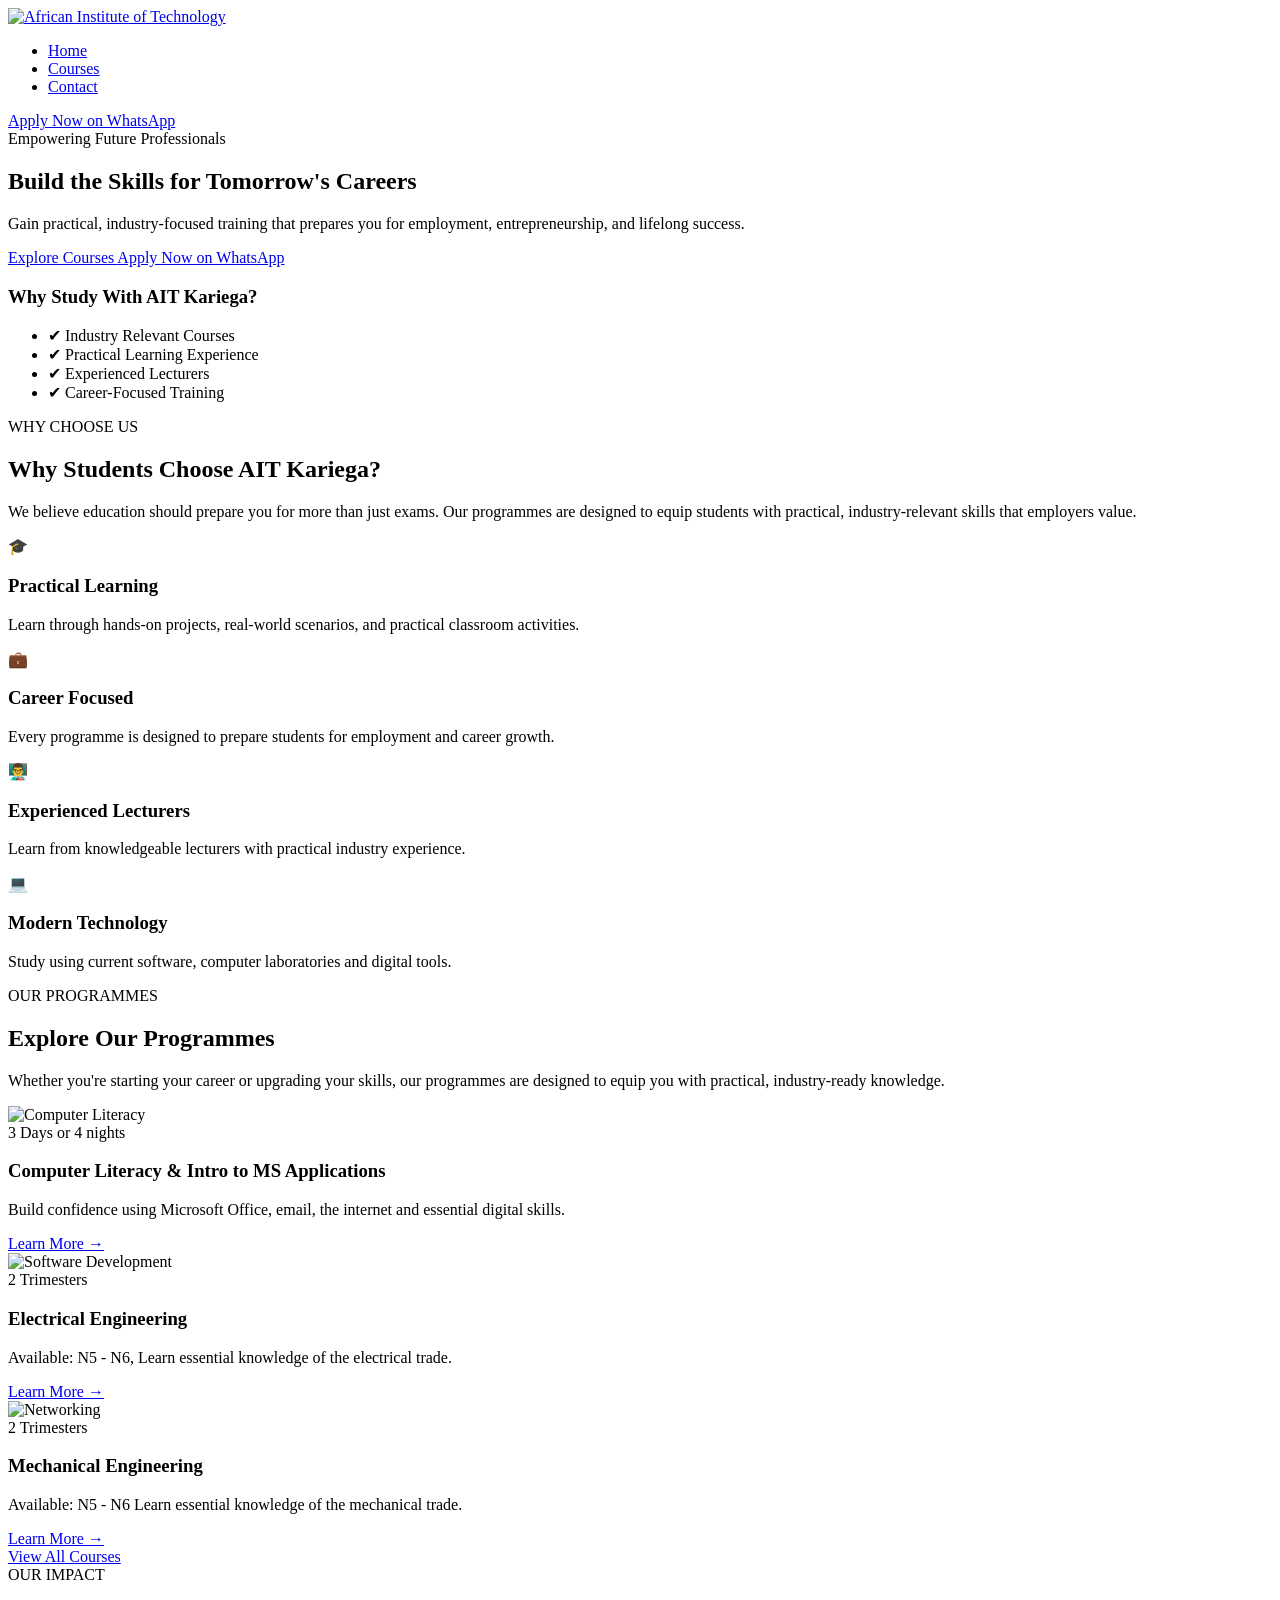
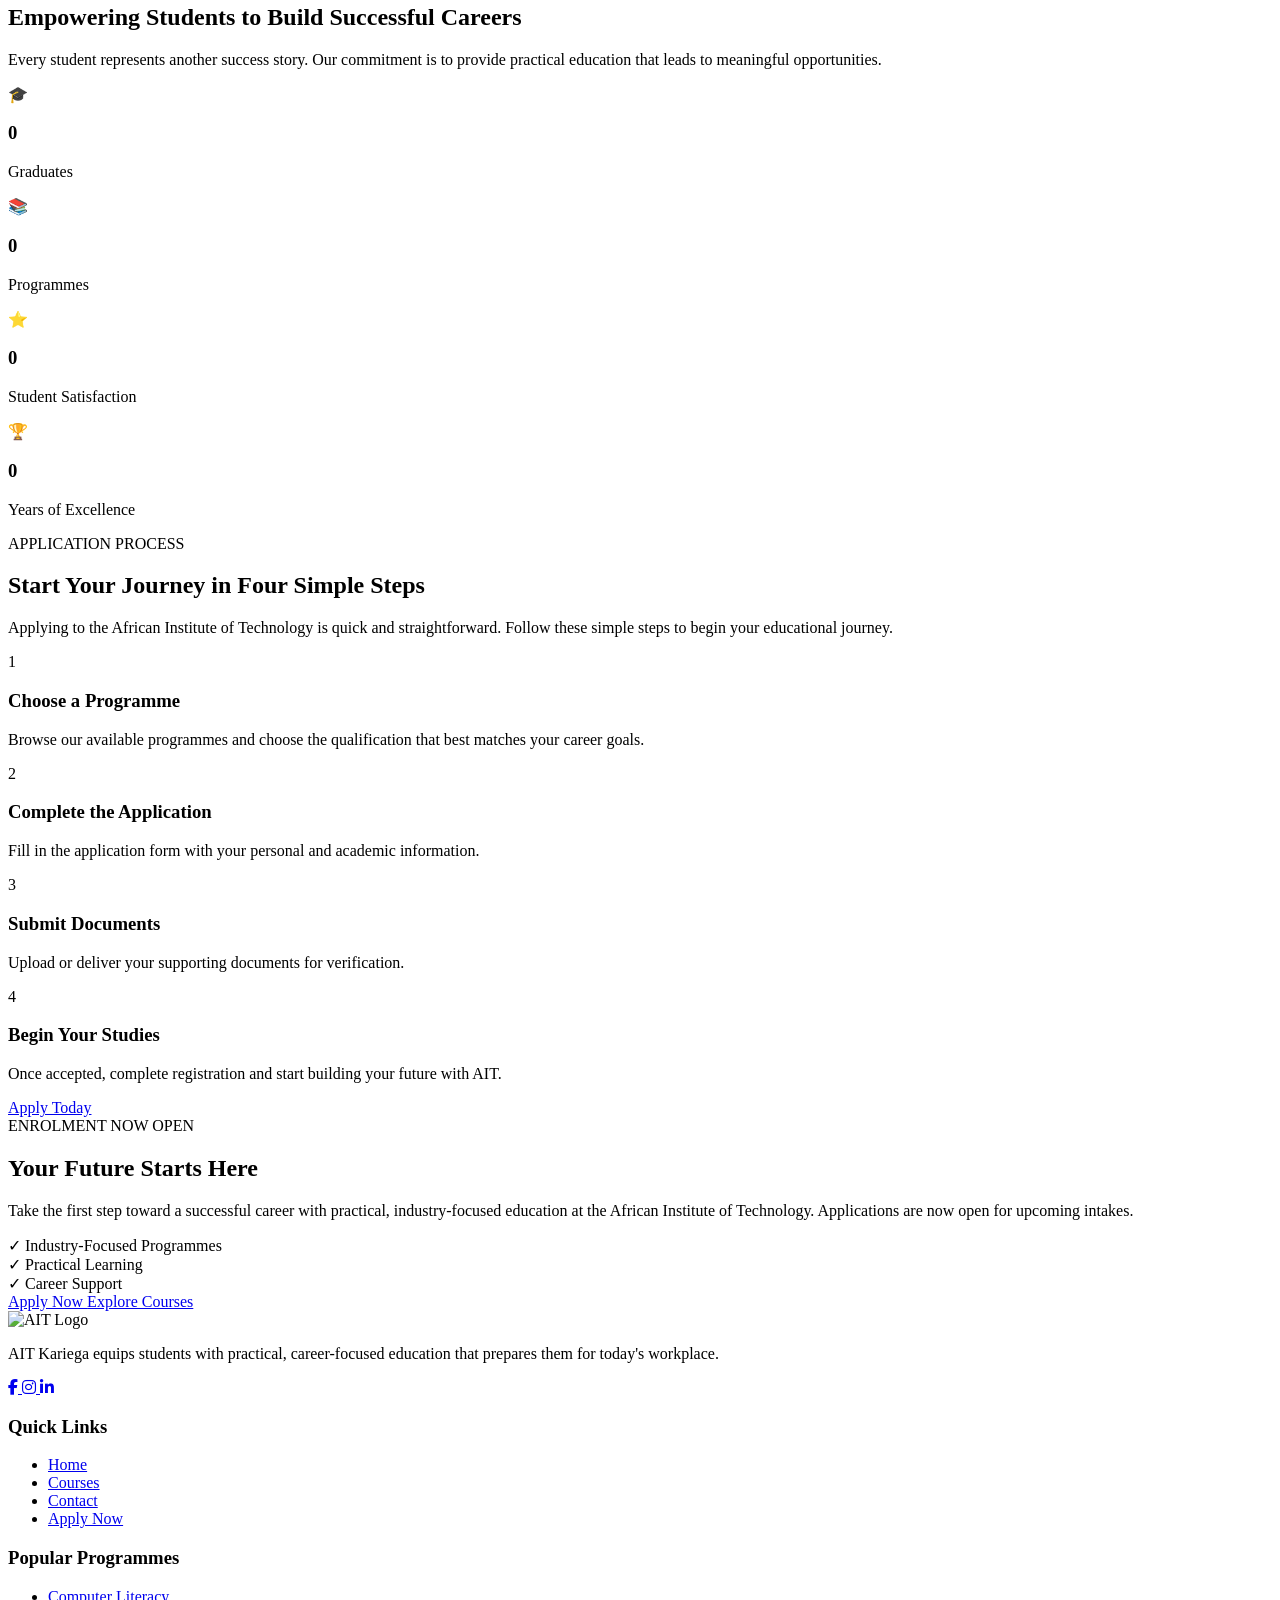
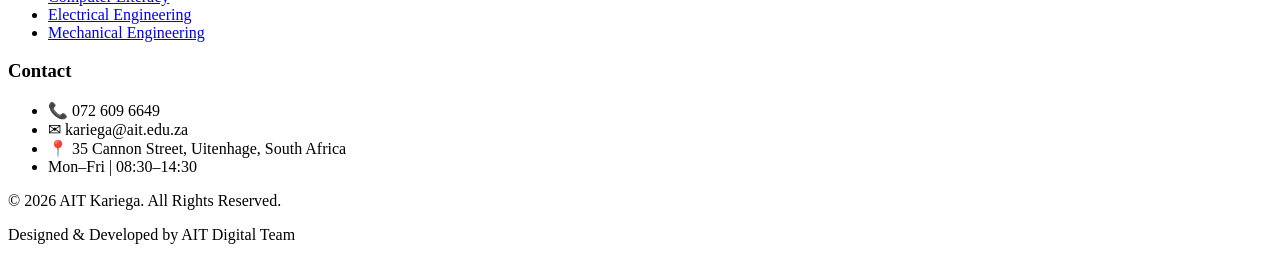
==== index.html @ cba90b52 "Add files via upload" ====
<!DOCTYPE html>
<html lang="en">

<head>

    <meta charset="UTF-8">

    <meta name="viewport"
          content="width=device-width, initial-scale=1.0">

    <title>
        African Institute of Technology | Kariega Campus
    </title>

    <link rel="stylesheet" href="css/style.css">
    <link rel="stylesheet" href="css/responsive.css">
    <link rel="stylesheet" href="css/animations.css">

    <!-- Google Fonts -->

    <link rel="preconnect" href="https://fonts.googleapis.com">

    <link rel="preconnect"
          href="https://fonts.gstatic.com"
          crossorigin>

    <link href="https://fonts.googleapis.com/css2?family=Inter:wght@300;400;500;600&family=Poppins:wght@500;600;700;800&display=swap"
          rel="stylesheet">

    <link
            rel="stylesheet"
            href="https://cdnjs.cloudflare.com/ajax/libs/font-awesome/6.7.2/css/all.min.css">

</head>

<body>

<header>

      <header class="header">

    <div class="container navbar">

        <!-- Logo -->

        <a href="index.html" class="logo">
            <img src="assets/images/logo/ait logo.jpg" alt="African Institute of Technology">
        </a>

        <!-- Navigation -->

        <nav class="nav">

            <ul class="nav-links">

                <li><a href="index.html" class="active">Home</a></li>

                <li><a href="courses.html">Courses</a></li>

                <li><a href="contact.html">Contact</a></li>

            </ul>

        </nav>

        <!-- Apply Button -->

        <a href="https://wa.me/27726096649" class="btn apply-btn">

            Apply Now on WhatsApp

        </a>

        <!-- Mobile Menu -->

        <div class="hamburger">

            <span></span>
            <span></span>
            <span></span>

        </div>

    </div>

</header>

<main>

    <section class="hero">

        <div class="hero-overlay"></div>

        <div class="container hero-content">

            <div class="hero-text fade">

                <span class="hero-badge">
                    Empowering Future Professionals
                </span>

                <h1>
                    Build the Skills for Tomorrow's Careers
                </h1>

                <p>
                    Gain practical, industry-focused training that prepares you
                    for employment, entrepreneurship, and lifelong success.
                </p>

                <div class="hero-buttons">

                    <a href="courses.html" class="btn btn-primary">
                        Explore Courses
                    </a>

                    <a href="contact.html" class="btn btn-secondary">
                        Apply Now on WhatsApp
                    </a>

                </div>

            </div>

            <div class="hero-card fade">

                <h3>Why Study With AIT Kariega?</h3>

                <ul>

                    <li>✔ Industry Relevant Courses</li>

                    <li>✔ Practical Learning Experience</li>

                    <li>✔ Experienced Lecturers</li>

                    <li>✔ Career-Focused Training</li>

                </ul>

            </div>

        </div>

    
    </section>

    <!-- ===========================
WHY CHOOSE AIT
============================ -->

<section class="why-ait">

    <div class="container">

        <div class="section-title fade">

            <span>WHY CHOOSE US</span>

            <h2>
                Why Students Choose AIT Kariega?
            </h2>

            <p>
                We believe education should prepare you for more than just exams.
                Our programmes are designed to equip students with practical,
                industry-relevant skills that employers value.
            </p>

        </div>

        <div class="features-grid">

            <div class="feature-card fade">

                <div class="feature-icon">

                    🎓

                </div>

                <h3>Practical Learning</h3>

                <p>
                    Learn through hands-on projects, real-world scenarios,
                    and practical classroom activities.
                </p>

            </div>

            <div class="feature-card fade">

                <div class="feature-icon">

                    💼

                </div>

                <h3>Career Focused</h3>

                <p>
                    Every programme is designed to prepare students
                    for employment and career growth.
                </p>

            </div>

            <div class="feature-card fade">

                <div class="feature-icon">

                    👨‍🏫

                </div>

                <h3>Experienced Lecturers</h3>

                <p>
                    Learn from knowledgeable lecturers with practical
                    industry experience.
                </p>

            </div>

            <div class="feature-card fade">

                <div class="feature-icon">

                    💻

                </div>

                <h3>Modern Technology</h3>

                <p>
                    Study using current software,
                    computer laboratories and digital tools.
                </p>

            </div>

        </div>

    </div>

    <!-- ===========================
FEATURED PROGRAMMES
============================ -->

<section class="courses">

    <div class="container">

        <div class="section-title fade">

            <span>OUR PROGRAMMES</span>

            <h2>Explore Our Programmes</h2>

            <p>
                Whether you're starting your career or upgrading your skills,
                our programmes are designed to equip you with practical,
                industry-ready knowledge.
            </p>

        </div>

        <div class="course-grid">

            <!-- Card 1 -->

            <article class="course-card fade">

                <img src="assets/images/courses/computer-literacy.jpg"
                     alt="Computer Literacy">

                <div class="course-content">

                    <span class="duration">
                        3 Days or 4 nights
                    </span>

                    <h3>Computer Literacy & Intro to MS Applications</h3>

                    <p>
                        Build confidence using Microsoft Office,
                        email, the internet and essential digital skills.
                    </p>

                    <a href="courses.html" class="course-link">
                        Learn More →
                    </a>

                </div>

            </article>

            <!-- Card 2 -->

            <article class="course-card fade">

                <img src="assets/images/courses/software-development.jpg"
                     alt="Software Development">

                <div class="course-content">

                    <span class="duration">
                        2 Trimesters
                    </span>

                    <h3>Electrical Engineering</h3>

                    <p>
                        Available: N5 - N6,
                        Learn essential knowledge of the electrical trade.
                    </p>

                    <a href="courses.html" class="course-link">
                        Learn More →
                    </a>

                </div>

            </article>

            <!-- Card 3 -->

            <article class="course-card fade">

                <img src="assets/images/courses/networking.jpg"
                     alt="Networking">

                <div class="course-content">

                    <span class="duration">
                        2 Trimesters
                    </span>

                    <h3>Mechanical Engineering</h3>

                    <p>
                        Available: N5 - N6
                        Learn essential knowledge of the mechanical trade.
                    </p>

                    <a href="courses.html" class="course-link">
                        Learn More →
                    </a>

                </div>

            </article>

        </div>

        <div class="view-all fade">

            <a href="courses.html" class="btn btn-primary">

                View All Courses

            </a>

        </div>

    </div>

</section>

<!-- ===========================
STUDENT SUCCESS
============================ -->

<section class="stats">

    <div class="stats-overlay"></div>

    <div class="container">

        <div class="section-title light fade">

            <span>OUR IMPACT</span>

            <h2>Empowering Students to Build Successful Careers</h2>

            <p>
                Every student represents another success story.
                Our commitment is to provide practical education that
                leads to meaningful opportunities.
            </p>

        </div>

        <div class="stats-grid">

            <div class="stat-card fade">

                <div class="stat-icon">
                    🎓
                </div>

                <h3 class="counter" data-target="20">0</h3>

                <p>Graduates</p>

            </div>

            <div class="stat-card fade">

                <div class="stat-icon">
                    📚
                </div>

                <h3 class="counter" data-target="3">0</h3>

                <p>Programmes</p>

            </div>

            <div class="stat-card fade">

                <div class="stat-icon">
                    ⭐
                </div>

                <h3 class="counter" data-target="90">0</h3>

                <p>Student Satisfaction</p>

            </div>

            <div class="stat-card fade">

                <div class="stat-icon">
                    🏆
                </div>

                <h3 class="counter" data-target="4">0</h3>

                <p>Years of Excellence</p>

            </div>

        </div>

    </div>

</section>

</section>

<!-- ===========================
APPLICATION PROCESS
============================ -->

<section class="application-process">

    <div class="container">

        <div class="section-title fade">

            <span>APPLICATION PROCESS</span>

            <h2>Start Your Journey in Four Simple Steps</h2>

            <p>
                Applying to the African Institute of Technology is quick and straightforward.
                Follow these simple steps to begin your educational journey.
            </p>

        </div>

        <div class="steps">

            <div class="step fade">

                <div class="step-number">
                    1
                </div>

                <h3>Choose a Programme</h3>

                <p>
                    Browse our available programmes and choose the qualification that best matches your career goals.
                </p>

            </div>

            <div class="step fade">

                <div class="step-number">
                    2
                </div>

                <h3>Complete the Application</h3>

                <p>
                    Fill in the application form with your personal and academic information.
                </p>

            </div>

            <div class="step fade">

                <div class="step-number">
                    3
                </div>

                <h3>Submit Documents</h3>

                <p>
                    Upload or deliver your supporting documents for verification.
                </p>

            </div>

            <div class="step fade">

                <div class="step-number">
                    4
                </div>

                <h3>Begin Your Studies</h3>

                <p>
                    Once accepted, complete registration and start building your future with AIT.
                </p>

            </div>

        </div>

        <div class="application-cta fade">

            <a href="contact.html" class="btn btn-primary">

                Apply Today

            </a>

        </div>

    </div>

</section>

<!-- ===========================
CALL TO ACTION
============================ -->

<section class="cta">

    <div class="container">

        <div class="cta-content fade">

            <span class="cta-tag">
                ENROLMENT NOW OPEN
            </span>

            <h2>
                Your Future Starts Here
            </h2>

            <p>
                Take the first step toward a successful career with practical,
                industry-focused education at the African Institute of Technology.
                Applications are now open for upcoming intakes.
            </p>

            <div class="cta-features">

                <div class="cta-feature">

                    <span>✓</span>

                    Industry-Focused Programmes

                </div>

                <div class="cta-feature">

                    <span>✓</span>

                    Practical Learning

                </div>

                <div class="cta-feature">

                    <span>✓</span>

                    Career Support

                </div>

            </div>

            <div class="cta-buttons">

                <a href="contact.html" class="btn btn-primary">

                    Apply Now

                </a>

                <a href="courses.html" class="btn btn-outline">

                    Explore Courses

                </a>

            </div>

        </div>

    </div>

</section>

</main>

<footer>

    <footer class="footer">

    <div class="container">

        <div class="footer-grid">

            <!-- ABOUT -->

            <div class="footer-about">

                <img src="assets/images/logo/ait logo.jpg"
                     alt="AIT Logo"
                     class="footer-logo">

                <p>

                    AIT Kariega equips students with practical,
                    career-focused education that prepares them for today's workplace.

                </p>

                <div class="social-links">

                    <a href="#">
                        <i class="fa-brands fa-facebook-f"></i>
                    </a>

                    <a href="#">
                        <i class="fa-brands fa-instagram"></i>
                    </a>

                    <a href="#">
                        <i class="fa-brands fa-linkedin-in"></i>
                    </a>

                </div>

            </div>

            <!-- QUICK LINKS -->

            <div>

                <h3>Quick Links</h3>

                <ul>

                    <li><a href="index.html">Home</a></li>

                    <li><a href="courses.html">Courses</a></li>

                    <li><a href="contact.html">Contact</a></li>

                    <li><a href="#">Apply Now</a></li>

                </ul>

            </div>

            <!-- PROGRAMMES -->

            <div>

                <h3>Popular Programmes</h3>

                <ul>

                    <li><a href="#">Computer Literacy</a></li>

                    <li><a href="#">Electrical Engineering</a></li>

                    <li><a href="#">Mechanical Engineering</a></li>

                </ul>

            </div>

            <!-- CONTACT -->

            <div>

                <h3>Contact</h3>

                <ul class="contact-list">

                    <li>📞 072 609 6649</li>

                    <li>✉ kariega@ait.edu.za</li>

                    <li>📍 35 Cannon Street, Uitenhage, South Africa</li>

                    <li>Mon–Fri | 08:30–14:30</li>

                </ul>

            </div>

        </div>

        <div class="footer-bottom">

            <p>

                © 2026 AIT Kariega. All Rights Reserved.

            </p>

            <p>

                Designed & Developed by AIT Digital Team

            </p>

        </div>

    </div>

</footer>

<script src="js/navigation.js"></script>
<script src="js/animations.js"></script>
<script src="js/main.js"></script>

</body>

</html>
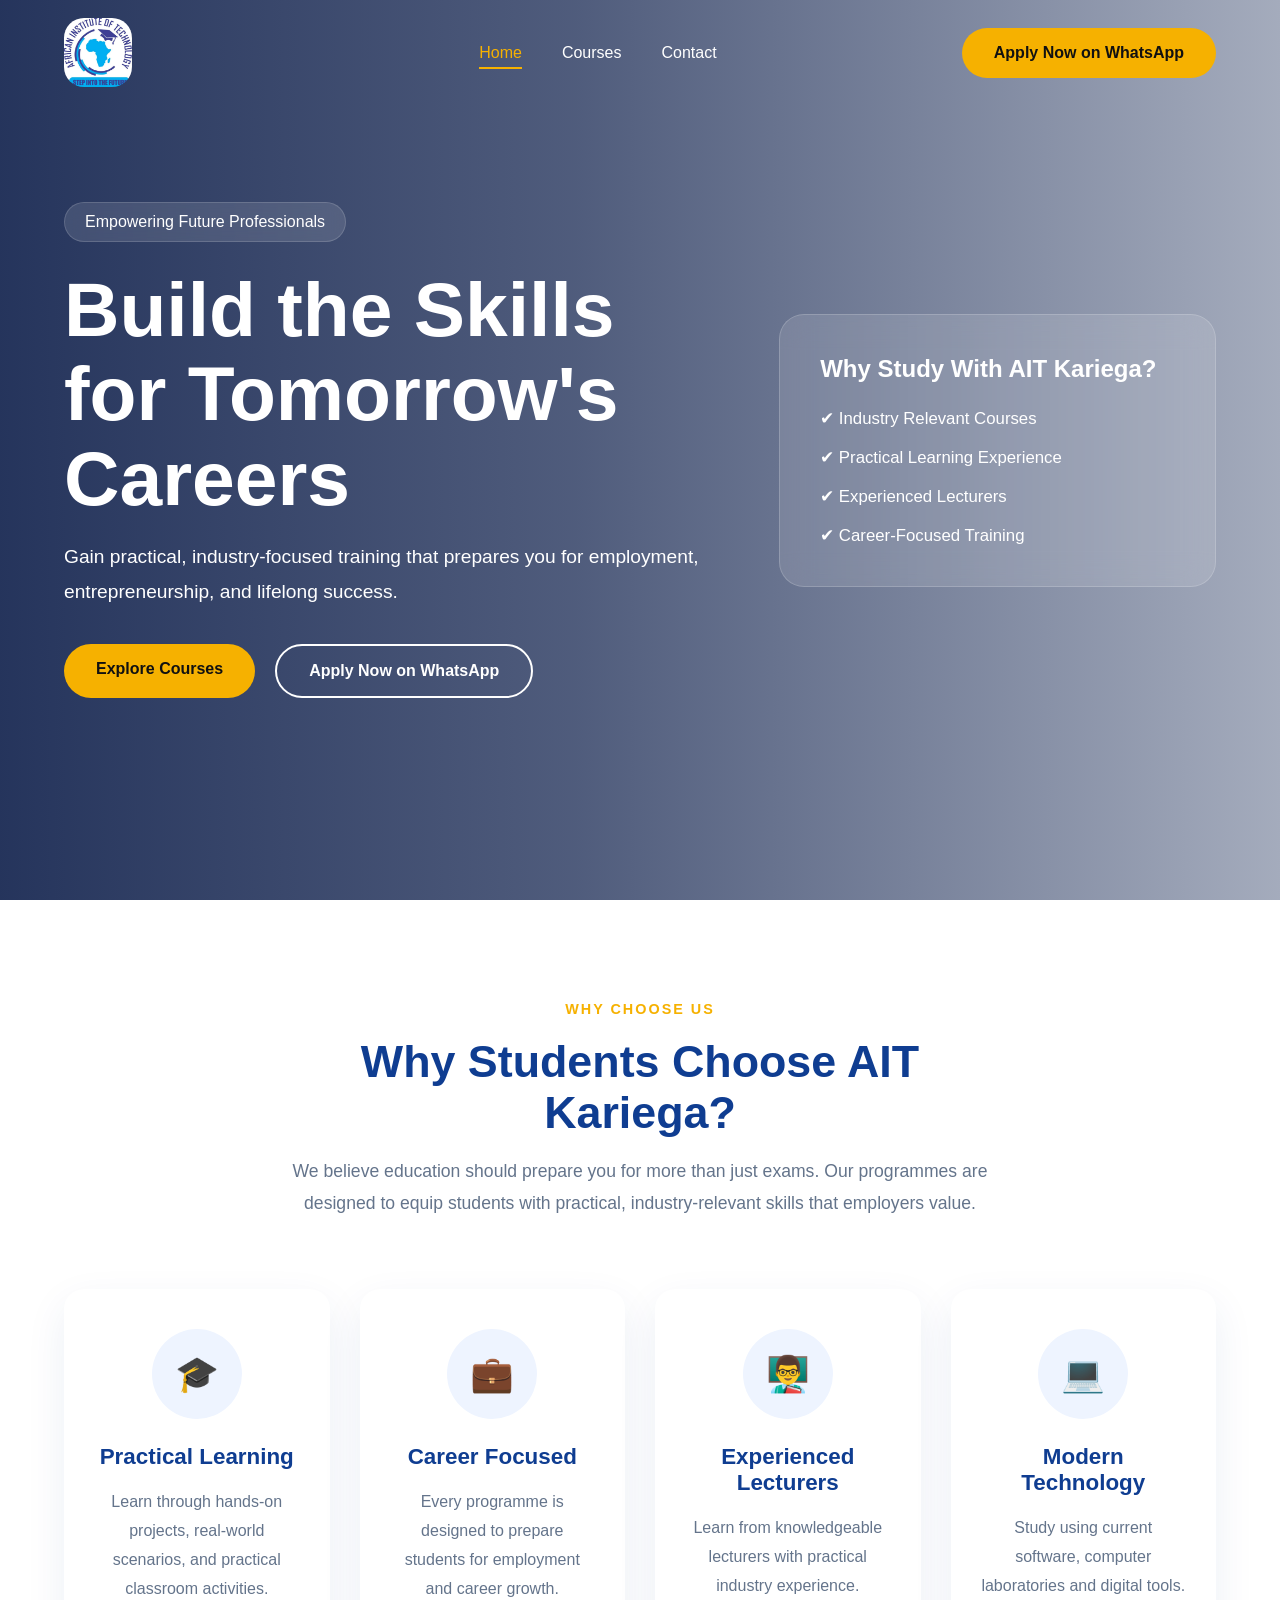
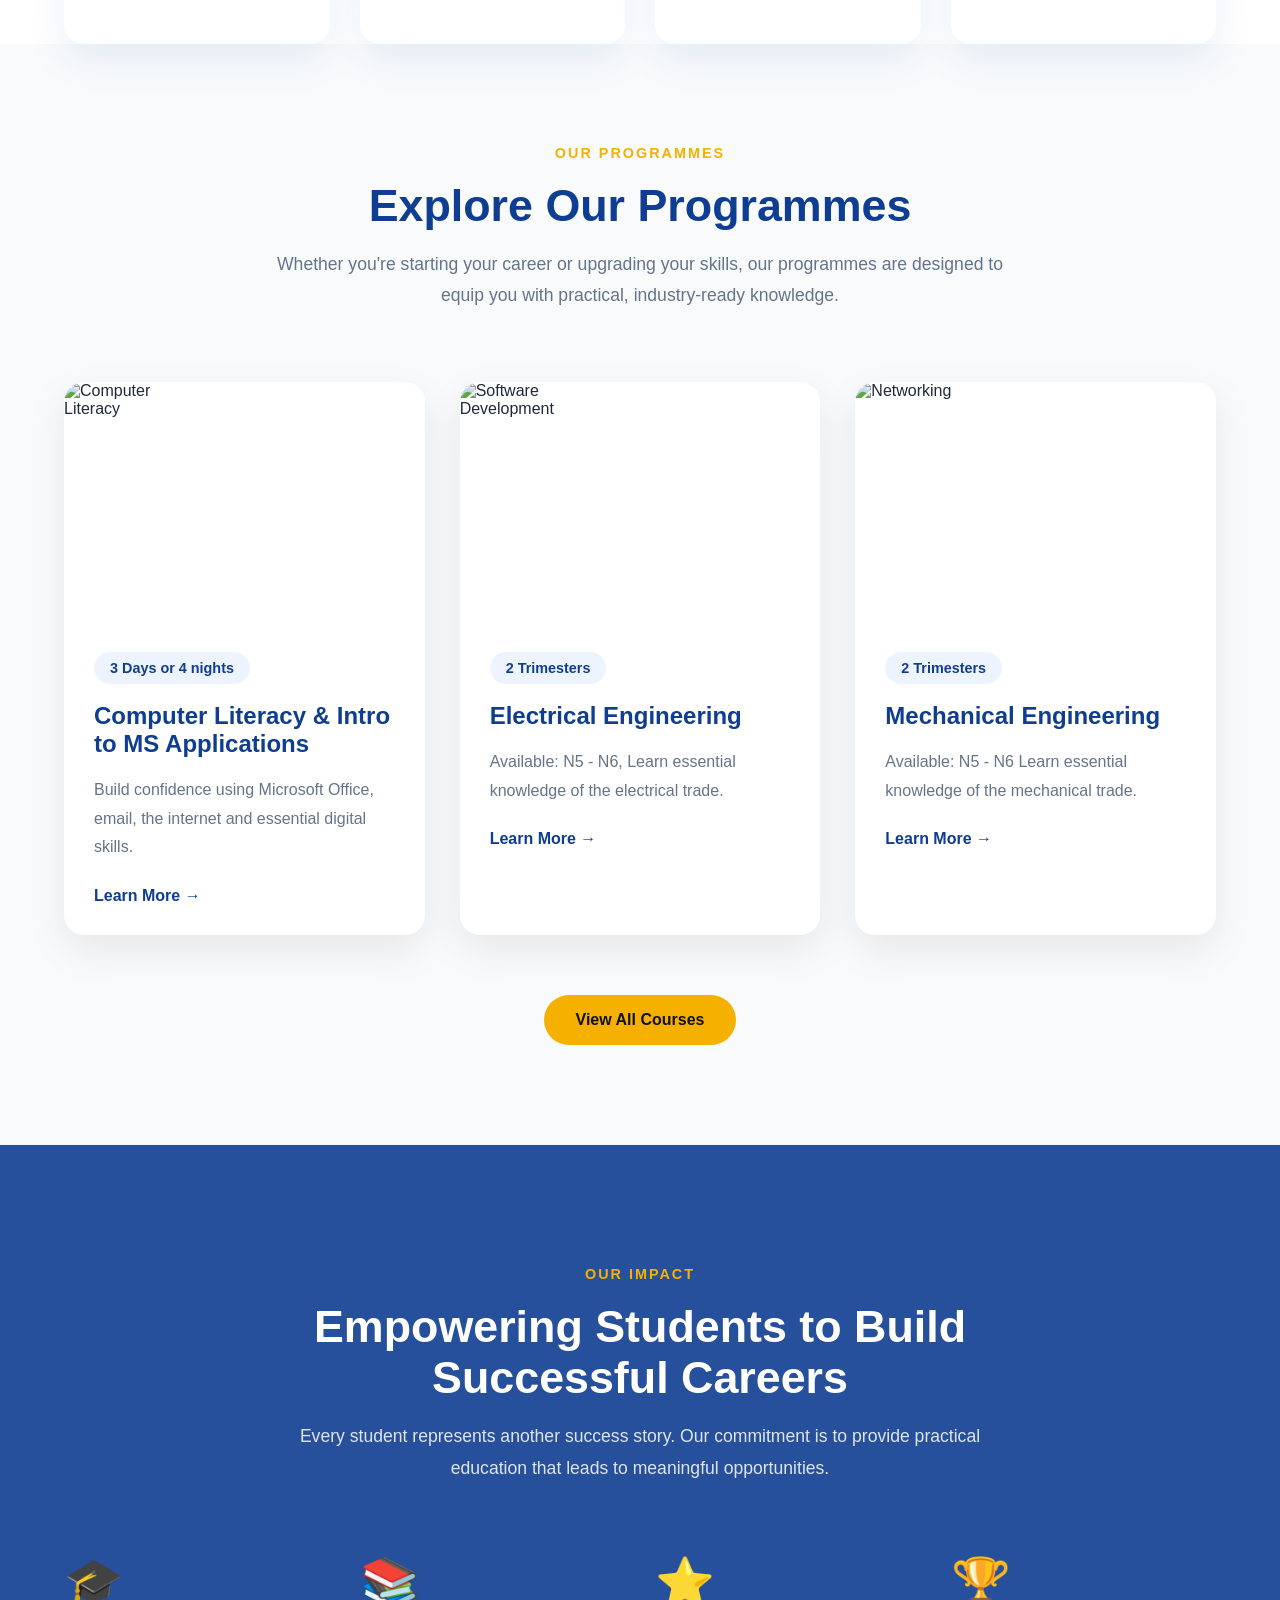
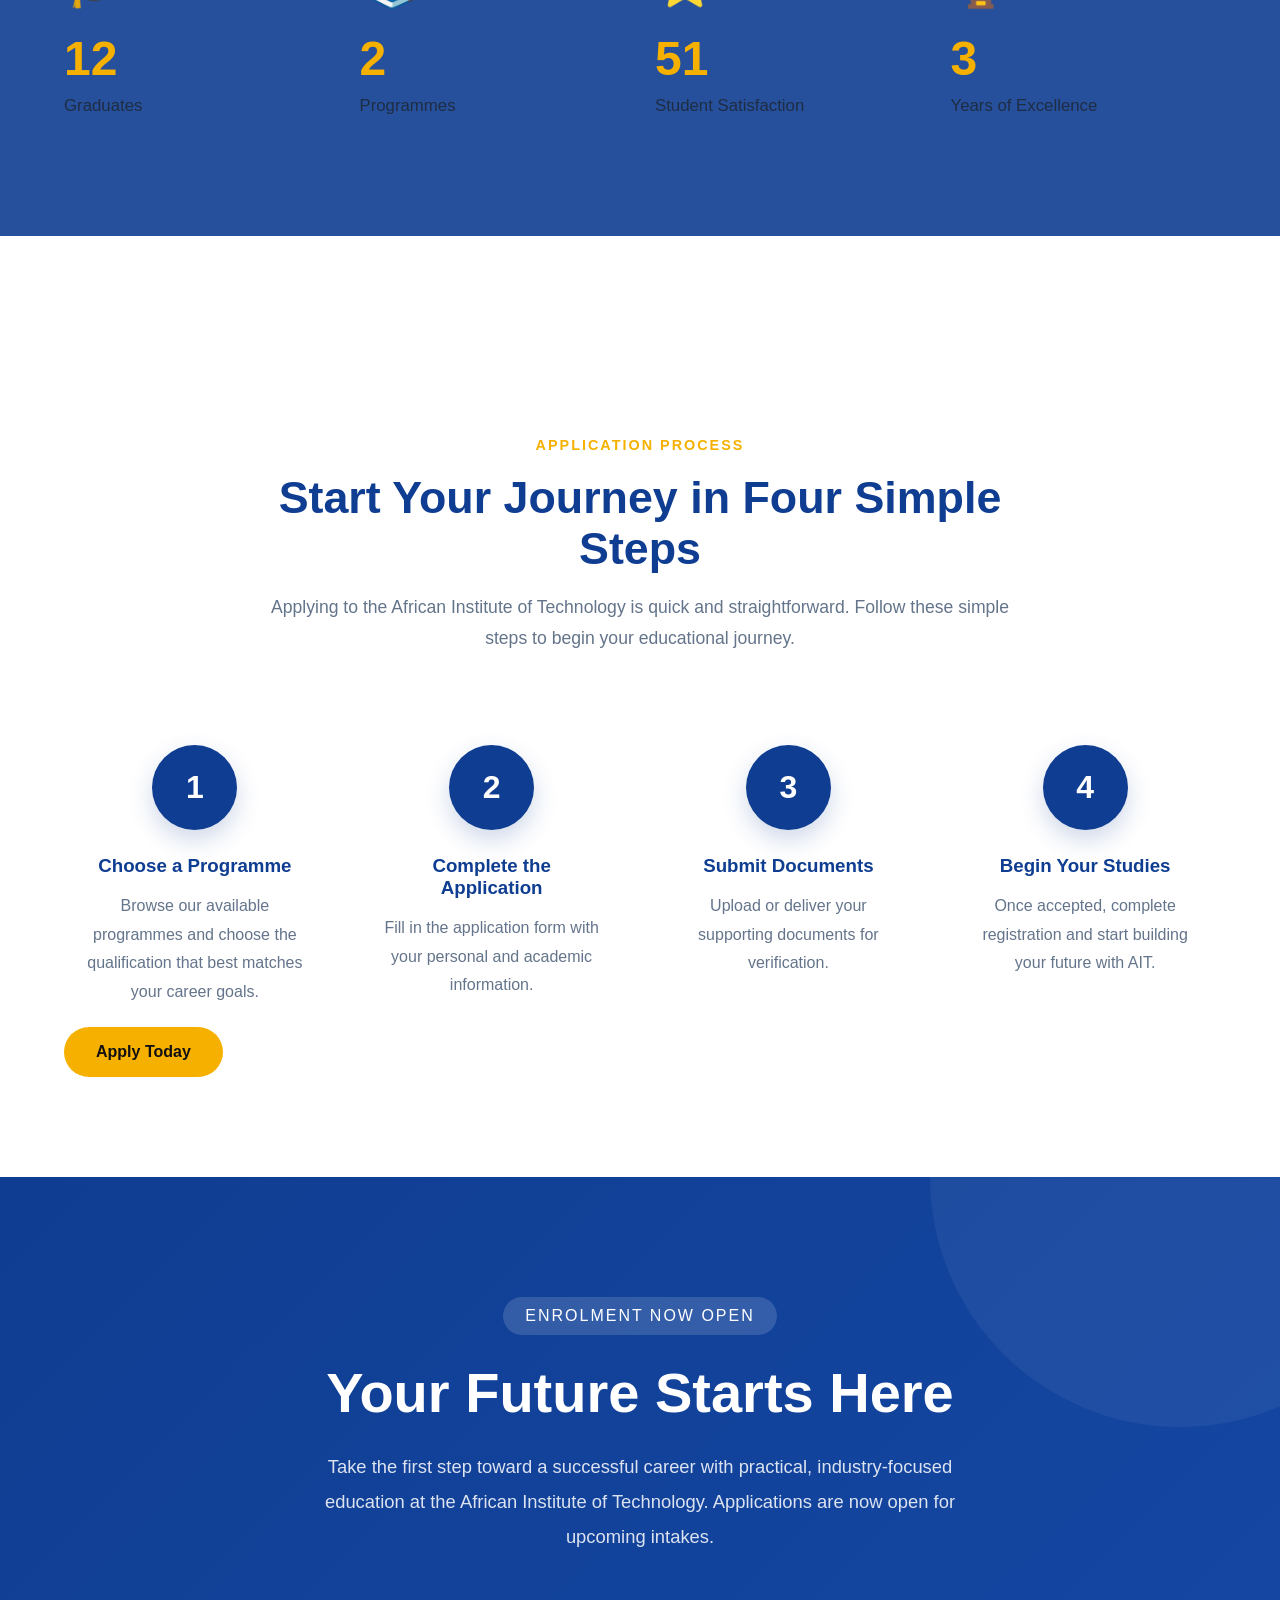
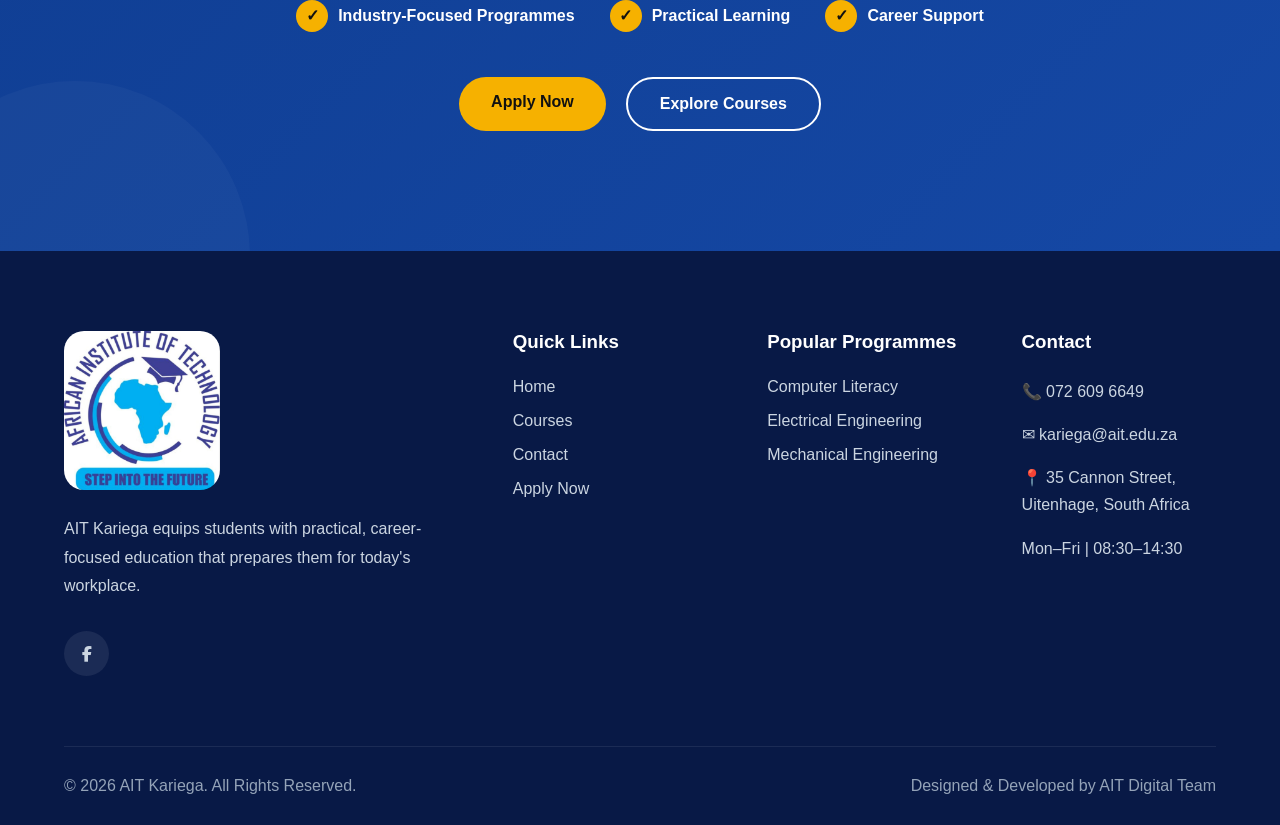
==== commit 8c684758: "Update index.html" ====
--- a/index.html
+++ b/index.html
@@ -645,16 +645,8 @@
 
                 <div class="social-links">
 
-                    <a href="#">
+                    <a href="https://www.facebook.com/AITKARIEGA">
                         <i class="fa-brands fa-facebook-f"></i>
-                    </a>
-
-                    <a href="#">
-                        <i class="fa-brands fa-instagram"></i>
-                    </a>
-
-                    <a href="#">
-                        <i class="fa-brands fa-linkedin-in"></i>
                     </a>
 
                 </div>
@@ -747,4 +739,4 @@
 
 </body>
 
-</html>+</html>
--- a/css/style.css
+++ b/css/style.css
@@ -0,0 +1,1759 @@
+/*========================
+
+RESET
+
+========================*/
+
+:root{
+
+--primary:#0F3D91;
+--secondary:#0077CC;
+--accent:#F6B100;
+--light:#F8FAFC;
+--dark:#1E293B;
+--white:#ffffff;
+
+}
+
+*{
+    margin:0;
+    padding:0;
+    box-sizing:border-box;
+}
+
+html{
+    scroll-behavior:smooth;
+}
+
+body{
+
+    font-family:'Inter',sans-serif;
+    background:#F8FAFC;
+    color:#1E293B;
+
+}
+
+img{
+
+    max-width:40%;
+    display:block;
+    border-radius: 20px;
+
+}
+
+a{
+
+    text-decoration:none;
+
+}
+
+ul{
+
+    list-style:none;
+
+}
+
+.container{
+
+    width:min(1200px,90%);
+    margin:auto;
+
+}
+
+section{
+
+    padding:100px 0;
+
+}
+
+h1,h2,h3,h4{
+
+    font-family:'Poppins',sans-serif;
+
+}
+
+/*========================
+
+HEADER
+
+========================*/
+
+.header{
+
+    position:fixed;
+    top:0;
+    left:0;
+
+    width:100%;
+
+    z-index:1000;
+
+    transition:.4s ease;
+
+    padding:18px 0;
+
+}
+
+.header.scrolled{
+
+    background:var(--primary);
+
+    box-shadow:0 10px 30px rgba(0,0,0,.15);
+
+    padding:12px 0;
+
+}
+
+.navbar{
+
+    display:flex;
+
+    justify-content:space-between;
+
+    align-items:center;
+
+}
+
+.logo img{
+
+    width:170px;
+
+}
+
+.nav-links{
+
+    display:flex;
+
+    gap:40px;
+
+}
+
+.nav-links a{
+
+    color:white;
+
+    font-weight:500;
+
+    position:relative;
+
+    transition:.3s;
+
+}
+
+.nav-links a:hover{
+
+    color:var(--accent);
+
+}
+
+.nav-links a.active{
+
+    color:var(--accent);
+
+}
+
+.nav-links a::after{
+
+    content:"";
+
+    position:absolute;
+
+    left:0;
+
+    bottom:-8px;
+
+    width:0;
+
+    height:2px;
+
+    background:var(--accent);
+
+    transition:.3s;
+
+}
+
+.nav-links a:hover::after,
+
+.nav-links a.active::after{
+
+    width:100%;
+
+}
+
+.apply-btn{
+
+    background:var(--accent);
+
+    color:#111;
+
+    padding:12px 28px;
+
+    border-radius:50px;
+
+    font-weight:600;
+
+    transition:.3s;
+
+}
+
+.apply-btn:hover{
+
+    transform:translateY(-3px);
+
+    box-shadow:0 15px 25px rgba(0,0,0,.2);
+
+}
+
+.hamburger{
+
+    display:none;
+
+    cursor:pointer;
+
+}
+
+.hamburger span{
+
+    display:block;
+
+    width:28px;
+
+    height:3px;
+
+    margin:5px;
+
+    background:white;
+
+    transition:.3s;
+
+}
+
+/*========================
+
+HERO SECTION
+
+========================*/
+
+.hero{
+
+    position:relative;
+
+    min-height:100vh;
+
+    display:flex;
+
+    align-items:center;
+
+    background-image:url('../assets/images/hero/hero-campus.jpg');
+
+    background-size:cover;
+
+    background-position:center;
+
+    overflow:hidden;
+
+}
+
+.hero-overlay{
+
+    position:absolute;
+
+    inset:0;
+
+    background:linear-gradient(
+        90deg,
+        rgba(8,25,70,.88) 0%,
+        rgba(8,25,70,.70) 45%,
+        rgba(8,25,70,.35) 100%
+    );
+
+}
+
+.hero-content{
+
+    position:relative;
+
+    z-index:2;
+
+    display:grid;
+
+    grid-template-columns:1.2fr .8fr;
+
+    gap:60px;
+
+    align-items:center;
+
+}
+
+.hero-text{
+
+    color:white;
+
+}
+
+.hero-badge{
+
+    display:inline-block;
+
+    background:rgba(255,255,255,.12);
+
+    border:1px solid rgba(255,255,255,.15);
+
+    padding:10px 20px;
+
+    border-radius:50px;
+
+    margin-bottom:25px;
+
+    backdrop-filter:blur(10px);
+
+}
+
+.hero h1{
+
+    font-size:clamp(3rem,6vw,5rem);
+
+    line-height:1.1;
+
+    margin-bottom:20px;
+
+}
+
+.hero p{
+
+    font-size:1.2rem;
+
+    line-height:1.8;
+
+    max-width:650px;
+
+    margin-bottom:35px;
+
+}
+
+.hero-buttons{
+
+    display:flex;
+
+    gap:20px;
+
+    flex-wrap:wrap;
+
+}
+
+.btn{
+
+    display:inline-block;
+
+    padding:16px 32px;
+
+    border-radius:50px;
+
+    font-weight:600;
+
+    transition:.3s;
+
+}
+
+.btn-primary{
+
+    background:var(--accent);
+
+    color:#111;
+
+}
+
+.btn-primary:hover{
+
+    transform:translateY(-4px);
+
+    box-shadow:0 15px 30px rgba(0,0,0,.25);
+
+}
+
+.btn-secondary{
+
+    border:2px solid white;
+
+    color:white;
+
+}
+
+.btn-secondary:hover{
+
+    background:white;
+
+    color:var(--primary);
+
+}
+
+.hero-card{
+
+    background:rgba(255,255,255,.12);
+
+    border:1px solid rgba(255,255,255,.18);
+
+    backdrop-filter:blur(15px);
+
+    padding:40px;
+
+    border-radius:25px;
+
+    color:white;
+
+}
+
+.hero-card h3{
+
+    margin-bottom:25px;
+
+    font-size:1.5rem;
+
+}
+
+.hero-card ul{
+
+    display:flex;
+
+    flex-direction:column;
+
+    gap:18px;
+
+}
+
+.hero-card li{
+
+    font-size:1.05rem;
+
+}
+
+/*====================================
+
+WHY CHOOSE AIT
+
+====================================*/
+
+.why-ait{
+
+    background:white;
+
+}
+
+.section-title{
+
+    text-align:center;
+
+    max-width:750px;
+
+    margin:0 auto 70px;
+
+}
+
+.section-title span{
+
+    color:var(--accent);
+
+    font-weight:700;
+
+    letter-spacing:2px;
+
+    font-size:.9rem;
+
+}
+
+.section-title h2{
+
+    font-size:2.8rem;
+
+    color:var(--primary);
+
+    margin:18px 0;
+
+}
+
+.section-title p{
+
+    color:#64748B;
+
+    line-height:1.8;
+
+    font-size:1.1rem;
+
+}
+
+.features-grid{
+
+    display:grid;
+
+    grid-template-columns:repeat(4,1fr);
+
+    gap:30px;
+
+}
+
+.feature-card{
+
+    background:white;
+
+    border-radius:20px;
+
+    padding:40px 30px;
+
+    text-align:center;
+
+    box-shadow:0 15px 40px rgba(15,61,145,.08);
+
+    transition:.35s;
+
+    position:relative;
+
+    overflow:hidden;
+
+}
+
+.feature-card::before{
+
+    content:"";
+
+    position:absolute;
+
+    top:0;
+
+    left:0;
+
+    width:100%;
+
+    height:5px;
+
+    background:var(--accent);
+
+    transform:scaleX(0);
+
+    transition:.35s;
+
+}
+
+.feature-card:hover::before{
+
+    transform:scaleX(1);
+
+}
+
+.feature-card:hover{
+
+    transform:translateY(-12px);
+
+    box-shadow:0 25px 55px rgba(15,61,145,.18);
+
+}
+
+.feature-icon{
+
+    width:90px;
+
+    height:90px;
+
+    margin:auto;
+
+    border-radius:50%;
+
+    background:#EEF4FF;
+
+    display:flex;
+
+    justify-content:center;
+
+    align-items:center;
+
+    font-size:2.2rem;
+
+    margin-bottom:25px;
+
+    transition:.35s;
+
+}
+
+.feature-card:hover .feature-icon{
+
+    transform:scale(1.1) rotate(6deg);
+
+    background:var(--primary);
+
+}
+
+.feature-card h3{
+
+    margin-bottom:18px;
+
+    color:var(--primary);
+
+    font-size:1.4rem;
+
+}
+
+.feature-card p{
+
+    color:#64748B;
+
+    line-height:1.8;
+
+}
+
+@media(max-width:1100px){
+
+.features-grid{
+
+grid-template-columns:repeat(2,1fr);
+
+}
+
+}
+
+@media(max-width:650px){
+
+.features-grid{
+
+grid-template-columns:1fr;
+
+}
+
+.section-title h2{
+
+font-size:2.2rem;
+
+}
+
+}
+
+/*====================================
+
+COURSES
+
+====================================*/
+
+.courses{
+
+    background:#F8FAFC;
+
+}
+
+.course-grid{
+
+    display:grid;
+
+    grid-template-columns:repeat(3,1fr);
+
+    gap:35px;
+
+}
+
+.course-card{
+
+    background:white;
+
+    border-radius:20px;
+
+    overflow:hidden;
+
+    box-shadow:0 15px 40px rgba(0,0,0,.08);
+
+    transition:.35s;
+
+}
+
+.course-card:hover{
+
+    transform:translateY(-12px);
+
+    box-shadow:0 30px 60px rgba(0,0,0,.15);
+
+}
+
+.course-card img{
+
+    width:100%;
+
+    height:240px;
+
+    object-fit:cover;
+
+    transition:.4s;
+
+}
+
+.course-card:hover img{
+
+    transform:scale(1.08);
+
+}
+
+.course-content{
+
+    padding:30px;
+
+}
+
+.course-content h3{
+
+    margin:18px 0;
+
+    color:var(--primary);
+
+    font-size:1.5rem;
+
+}
+
+.course-content p{
+
+    color:#64748B;
+
+    line-height:1.8;
+
+}
+
+.duration{
+
+    display:inline-block;
+
+    background:#EEF4FF;
+
+    color:var(--primary);
+
+    padding:8px 16px;
+
+    border-radius:30px;
+
+    font-size:.9rem;
+
+    font-weight:600;
+
+}
+
+.course-link{
+
+    display:inline-block;
+
+    margin-top:25px;
+
+    font-weight:600;
+
+    color:var(--primary);
+
+    transition:.3s;
+
+}
+
+.course-link:hover{
+
+    color:var(--accent);
+
+    transform:translateX(6px);
+
+}
+
+.view-all{
+
+    margin-top:60px;
+
+    text-align:center;
+
+}
+
+/*====================================
+
+STUDENT SUCCESS
+
+====================================*/
+
+.stats{
+
+    position:relative;
+
+    background-image:url('../assets/images/campus/campus.jpg');
+
+    background-size:cover;
+
+    background-position:center;
+
+    padding:120px 0;
+
+    overflow:hidden;
+
+}
+
+.stats-overlay{
+
+    position:absolute;
+
+    inset:0;
+
+    background:rgba(15,61,145,.90);
+
+}
+
+.stats .container{
+
+    position:relative;
+
+    z-index:2;
+
+}
+
+.section-title.light{
+
+    color:white;
+
+}
+
+.section-title.light h2{
+
+    color:white;
+
+}
+
+.section-title.light p{
+
+    color:rgba(255,255,255,.85);
+
+}
+
+.section-title.light span{
+
+    color:var(--accent);
+
+}
+
+.stats-grid{
+
+    display:grid;
+
+    grid-template-columns:repeat(4,1fr);
+
+    gap:30px;
+
+    margin-top:70px;
+
+}
+
+.stat-icon{
+
+    font-size:3rem;
+
+    margin-bottom:20px;
+
+}
+
+.counter{
+
+    font-size:3rem;
+
+    color:var(--accent);
+
+    margin-bottom:10px;
+
+    font-family:'Poppins',sans-serif;
+
+}
+
+.stat-card p{
+
+    font-size:1.05rem;
+
+    opacity:.9;
+
+}
+
+/*====================================
+
+APPLICATION PROCESS
+
+====================================*/
+
+.application-process{
+
+    background:#ffffff;
+
+}
+
+.steps{
+
+    display:grid;
+
+    grid-template-columns:repeat(4,1fr);
+
+    gap:35px;
+
+    margin-top:70px;
+
+    position:relative;
+
+}
+
+.step{
+
+    position:relative;
+
+    z-index:2;
+
+    text-align:center;
+
+    padding:20px;
+
+}
+
+.step h3{
+
+    margin:25px 0 15px;
+
+    color:var(--primary);
+
+}
+
+.step p{
+
+    color:#64748B;
+
+    line-height:1.8;
+
+}
+
+.step-number{
+
+    width:85px;
+
+    height:85px;
+
+    border-radius:50%;
+
+    margin:auto;
+
+    display:flex;
+
+    justify-content:center;
+
+    align-items:center;
+
+    background:var(--primary);
+
+    color:white;
+
+    font-size:2rem;
+
+    font-weight:bold;
+
+    transition:.35s;
+
+    box-shadow:0 10px 25px rgba(15,61,145,.20);
+
+}
+
+.step:hover .step-number{
+
+    background:var(--accent);
+
+    color:#111;
+
+    transform:scale(1.1);
+
+}
+
+/*====================================
+
+CALL TO ACTION
+
+====================================*/
+
+.cta{
+
+    padding:120px 0;
+
+    background:linear-gradient(
+        135deg,
+        var(--primary),
+        #1548a5
+    );
+
+    position:relative;
+
+    overflow:hidden;
+
+}
+
+.cta::before{
+
+    content:"";
+
+    position:absolute;
+
+    width:500px;
+
+    height:500px;
+
+    border-radius:50%;
+
+    background:rgba(255,255,255,.05);
+
+    top:-250px;
+
+    right:-150px;
+
+}
+
+.cta::after{
+
+    content:"";
+
+    position:absolute;
+
+    width:350px;
+
+    height:350px;
+
+    border-radius:50%;
+
+    background:rgba(255,255,255,.03);
+
+    bottom:-180px;
+
+    left:-100px;
+
+}
+
+.cta-content{
+
+    position:relative;
+
+    z-index:2;
+
+    max-width:900px;
+
+    margin:auto;
+
+    text-align:center;
+
+    color:white;
+
+}
+
+.cta-tag{
+
+    display:inline-block;
+
+    background:rgba(255,255,255,.15);
+
+    padding:10px 22px;
+
+    border-radius:30px;
+
+    letter-spacing:2px;
+
+    margin-bottom:25px;
+
+    backdrop-filter:blur(10px);
+
+}
+
+.cta h2{
+
+    font-size:3.5rem;
+
+    margin-bottom:25px;
+
+}
+
+.cta p{
+
+    font-size:1.15rem;
+
+    line-height:1.9;
+
+    max-width:700px;
+
+    margin:auto;
+
+    color:rgba(255,255,255,.85);
+
+}
+
+.cta-features{
+
+    display:flex;
+
+    justify-content:center;
+
+    gap:35px;
+
+    margin:45px 0;
+
+    flex-wrap:wrap;
+
+}
+
+.cta-feature{
+
+    display:flex;
+
+    align-items:center;
+
+    gap:10px;
+
+    font-weight:600;
+
+}
+
+.cta-feature span{
+
+    width:32px;
+
+    height:32px;
+
+    border-radius:50%;
+
+    background:var(--accent);
+
+    color:#111;
+
+    display:flex;
+
+    justify-content:center;
+
+    align-items:center;
+
+}
+
+.cta-buttons{
+
+    display:flex;
+
+    justify-content:center;
+
+    gap:20px;
+
+    flex-wrap:wrap;
+
+}
+
+.btn-outline{
+
+    border:2px solid white;
+
+    color:white;
+
+    padding:16px 32px;
+
+    border-radius:50px;
+
+    transition:.3s;
+
+}
+
+.btn-outline:hover{
+
+    background:white;
+
+    color:var(--primary);
+
+}
+
+/*==============================
+
+FOOTER
+
+==============================*/
+
+.footer{
+
+    background:#081946;
+
+    color:white;
+
+    padding-top:80px;
+
+}
+
+.footer-grid{
+
+    display:grid;
+
+    grid-template-columns:2fr 1fr 1fr 1fr;
+
+    gap:60px;
+
+}
+
+.footer-logo{
+
+    width:180px;
+
+    margin-bottom:25px;
+
+}
+
+.footer-about p{
+
+    color:#CBD5E1;
+
+    line-height:1.8;
+
+    margin-bottom:30px;
+
+}
+
+.footer h3{
+
+    margin-bottom:25px;
+
+    color:white;
+
+}
+
+.footer ul{
+
+    display:flex;
+
+    flex-direction:column;
+
+    gap:16px;
+
+}
+
+.footer a{
+
+    color:#CBD5E1;
+
+    transition:.3s;
+
+}
+
+.footer a:hover{
+
+    color:var(--accent);
+
+    padding-left:6px;
+
+}
+
+.social-links{
+
+    display:flex;
+
+    gap:15px;
+
+}
+
+.social-links a{
+
+    width:45px;
+
+    height:45px;
+
+    border-radius:50%;
+
+    display:flex;
+
+    justify-content:center;
+
+    align-items:center;
+
+    background:rgba(255,255,255,.08);
+
+    transition:.35s;
+
+}
+
+.social-links a:hover{
+
+    background:var(--accent);
+
+    color:#111;
+
+    transform:translateY(-6px);
+
+}
+
+.contact-list li{
+
+    color:#CBD5E1;
+
+    line-height:1.7;
+
+}
+
+.footer-bottom{
+
+    margin-top:70px;
+
+    padding:30px 0;
+
+    border-top:1px solid rgba(255,255,255,.08);
+
+    display:flex;
+
+    justify-content:space-between;
+
+    align-items:center;
+
+    flex-wrap:wrap;
+
+    gap:20px;
+
+}
+
+.footer-bottom p{
+
+    color:#94A3B8;
+
+}
+
+/* Courses CSS */
+/*====================================
+
+COURSES HERO
+
+====================================*/
+
+.courses-hero{
+
+    position:relative;
+
+    min-height:65vh;
+
+    display:flex;
+
+    align-items:center;
+
+    background:url("../assets/images/hero/courses-banner.jpg");
+
+    background-size:cover;
+
+    background-position:center;
+
+}
+
+.courses-overlay{
+
+    position:absolute;
+
+    inset:0;
+
+    background:linear-gradient(
+
+        rgba(8,25,70,.88),
+
+        rgba(8,25,70,.72)
+
+    );
+
+}
+
+.courses-content{
+
+    position:relative;
+
+    z-index:2;
+
+    max-width:700px;
+
+    color:white;
+
+}
+
+.page-tag{
+
+    display:inline-block;
+
+    background:rgba(255,255,255,.12);
+
+    backdrop-filter:blur(8px);
+
+    padding:10px 18px;
+
+    border-radius:30px;
+
+    margin-bottom:25px;
+
+}
+
+.courses-content h1{
+
+    font-size:4rem;
+
+    line-height:1.1;
+
+    margin-bottom:25px;
+
+}
+
+.courses-content p{
+
+    font-size:1.2rem;
+
+    line-height:1.9;
+
+    color:rgba(255,255,255,.88);
+
+}
+
+.search-section{
+
+    margin-top:-45px;
+
+    position:relative;
+
+    z-index:5;
+
+}
+
+.search-box{
+
+    background:white;
+
+    border-radius:70px;
+
+    display:flex;
+
+    overflow:hidden;
+
+    box-shadow:0 20px 50px rgba(0,0,0,.12);
+
+}
+
+.search-box input{
+
+    flex:1;
+
+    border:none;
+
+    padding:25px 35px;
+
+    font-size:1rem;
+
+    outline:none;
+
+}
+
+.search-box button{
+
+    width:180px;
+
+    border:none;
+
+    background:var(--accent);
+
+    cursor:pointer;
+
+    font-weight:700;
+
+}
+
+.categories{
+
+    padding:60px 0;
+
+}
+
+.category-buttons{
+
+    display:flex;
+
+    justify-content:center;
+
+    gap:20px;
+
+    flex-wrap:wrap;
+
+}
+
+.category-buttons button{
+
+    border:none;
+
+    background:#EEF4FF;
+
+    padding:15px 30px;
+
+    border-radius:50px;
+
+    cursor:pointer;
+
+    font-weight:600;
+
+    transition:.3s;
+
+}
+
+.category-buttons button:hover,
+
+.category-buttons .active{
+
+    background:var(--primary);
+
+    color:white;
+
+}
+
+.programme-grid{
+
+display:grid;
+
+grid-template-columns:repeat(3,1fr);
+
+gap:35px;
+
+}
+
+.programme-card:hover{
+
+transform:translateY(-12px);
+
+box-shadow:0 25px 60px rgba(0,0,0,.15);
+
+}
+
+.programme-card img{
+
+width:100%;
+
+height:240px;
+
+object-fit:cover;
+
+transition:.4s;
+
+}
+
+.programme-card:hover img{
+
+transform:scale(1.08);
+
+}
+
+.programme-content{
+
+padding:30px;
+
+}
+
+.badge{
+
+display:inline-block;
+
+padding:8px 16px;
+
+border-radius:30px;
+
+background:#EEF4FF;
+
+color:var(--primary);
+
+font-weight:600;
+
+margin-bottom:20px;
+
+}
+
+.programme-info{
+
+display:flex;
+
+justify-content:space-between;
+
+margin:25px 0;
+
+color:#64748B;
+
+font-size:.95rem;
+
+}
+
+.career-list{
+
+display:none;
+
+margin:20px 0;
+
+padding-left:18px;
+
+line-height:2;
+
+}
+
+.career-btn{
+
+width:100%;
+
+margin-top:10px;
+
+margin-bottom:15px;
+
+padding:12px;
+
+border:none;
+
+background:#EEF4FF;
+
+cursor:pointer;
+
+border-radius:10px;
+
+font-weight:600;
+
+}
+
+/*====================================
+
+CONTACT HERO
+
+====================================*/
+
+.contact-hero{
+
+    position:relative;
+
+    min-height:60vh;
+
+    display:flex;
+
+    align-items:center;
+
+    background:url("../assets/images/contact/contact-hero.jpg");
+
+    background-size:cover;
+
+    background-position:center;
+
+}
+
+.contact-overlay{
+
+    position:absolute;
+
+    inset:0;
+
+    background:linear-gradient(
+
+        rgba(8,25,70,.90),
+
+        rgba(8,25,70,.75)
+
+    );
+
+}
+
+.contact-content{
+
+    position:relative;
+
+    z-index:2;
+
+    max-width:700px;
+
+    color:white;
+
+}
+
+.contact-content h1{
+
+    font-size:4rem;
+
+    margin:25px 0;
+
+}
+
+.contact-content p{
+
+    font-size:1.15rem;
+
+    line-height:1.8;
+
+    color:rgba(255,255,255,.88);
+
+}
+
+/*====================================
+
+CONTACT INFORMATION
+
+====================================*/
+
+.contact-info{
+
+    background:#F8FAFC;
+
+}
+
+.contact-grid{
+
+    display:grid;
+
+    grid-template-columns:repeat(4,1fr);
+
+    gap:30px;
+
+    margin-top:60px;
+
+}
+
+.contact-card{
+
+    background:white;
+
+    padding:40px 30px;
+
+    text-align:center;
+
+    border-radius:20px;
+
+    box-shadow:0 15px 40px rgba(0,0,0,.08);
+
+    transition:.35s;
+
+}
+
+.contact-card:hover{
+
+    transform:translateY(-10px);
+
+    box-shadow:0 25px 60px rgba(0,0,0,.15);
+
+}
+
+.contact-icon{
+
+    width:80px;
+
+    height:80px;
+
+    margin:auto;
+
+    margin-bottom:25px;
+
+    border-radius:50%;
+
+    background:#EEF4FF;
+
+    display:flex;
+
+    align-items:center;
+
+    justify-content:center;
+
+    font-size:2rem;
+
+}
+
+.contact-card h3{
+
+    margin-bottom:15px;
+
+    color:var(--primary);
+
+}
+
+.contact-card p{
+
+    color:#64748B;
+
+    line-height:1.8;
+
+}
--- a/css/responsive.css
+++ b/css/responsive.css
@@ -0,0 +1,450 @@
+:root{
+
+    --section-padding:100px;
+
+    --card-radius:20px;
+
+    --shadow-light:0 10px 30px rgba(0,0,0,.08);
+
+    --shadow-hover:0 25px 60px rgba(0,0,0,.15);
+
+}
+
+.programme-card{
+
+    border-radius:var(--card-radius);
+
+    box-shadow:var(--shadow-light);
+
+}
+
+.programme-card:hover{
+
+    box-shadow:var(--shadow-hover);
+
+}
+
+@media(max-width:992px){
+
+section{
+
+padding:80px 0;
+
+}
+
+}
+
+@media(max-width:768px){
+
+.container{
+
+width:92%;
+
+}
+
+}
+
+@media(max-width:576px){
+
+section{
+
+padding:60px 0;
+
+}
+
+}
+
+@media(max-width:900px){
+
+.nav{
+
+    position:fixed;
+
+    top:0;
+
+    right:-100%;
+
+    width:280px;
+
+    height:100vh;
+
+    background:var(--primary);
+
+    display:flex;
+
+    justify-content:center;
+
+    align-items:center;
+
+    transition:.4s;
+
+}
+
+.nav.active{
+
+    right:0;
+
+}
+
+.nav-links{
+
+    flex-direction:column;
+
+    text-align:center;
+
+}
+
+.apply-btn{
+
+    display:none;
+
+}
+
+.hamburger{
+
+    display:block;
+
+}
+
+}
+
+@media(max-width:900px){
+
+.hero-content{
+
+    grid-template-columns:1fr;
+
+    text-align:center;
+
+}
+
+.hero p{
+
+    margin-left:auto;
+    margin-right:auto;
+
+}
+
+.hero-buttons{
+
+    justify-content:center;
+
+}
+
+.hero-card{
+
+    max-width:500px;
+
+    margin:auto;
+
+}
+
+}
+
+@media(max-width:1000px){
+
+.course-grid{
+
+grid-template-columns:repeat(2,1fr);
+
+}
+
+}
+
+@media(max-width:700px){
+
+.course-grid{
+
+grid-template-columns:1fr;
+
+}
+
+.course-card img{
+
+height:220px;
+
+}
+
+}
+
+@media(max-width:1000px){
+
+.steps{
+
+grid-template-columns:repeat(2,1fr);
+
+}
+
+.steps::before{
+
+display:none;
+
+}
+
+}
+
+@media(max-width:650px){
+
+.steps{
+
+grid-template-columns:1fr;
+
+}
+
+}
+
+@media(max-width:768px){
+
+.cta h2{
+
+font-size:2.5rem;
+
+}
+
+.cta-features{
+
+flex-direction:column;
+
+align-items:center;
+
+}
+
+}
+
+@media(max-width:992px){
+
+.footer-grid{
+
+grid-template-columns:repeat(2,1fr);
+
+}
+
+}
+
+@media(max-width:650px){
+
+.footer-grid{
+
+grid-template-columns:1fr;
+
+}
+
+.footer-bottom{
+
+text-align:center;
+
+justify-content:center;
+
+}
+
+}
+
+/*====================================
+
+COURSES PAGE
+
+====================================*/
+
+@media (max-width:1200px){
+
+    .programme-grid{
+
+        grid-template-columns:repeat(2,1fr);
+
+        gap:30px;
+
+    }
+
+}
+
+@media (max-width:992px){
+
+    .courses-content{
+
+        text-align:center;
+
+        margin:auto;
+
+    }
+
+    .courses-content h1{
+
+        font-size:3rem;
+
+    }
+
+    .hero-buttons{
+
+        justify-content:center;
+
+        flex-wrap:wrap;
+
+    }
+
+    .search-box{
+
+        flex-direction:column;
+
+        border-radius:20px;
+
+    }
+
+    .search-box input{
+
+        padding:20px;
+
+    }
+
+    .search-box button{
+
+        width:100%;
+
+        padding:18px;
+
+    }
+
+    .category-buttons{
+
+        gap:12px;
+
+    }
+
+}
+
+@media (max-width:768px){
+
+    .programme-grid{
+
+        grid-template-columns:1fr;
+
+    }
+
+    .courses-hero{
+
+        min-height:60vh;
+
+        padding:100px 0 70px;
+
+    }
+
+    .courses-content h1{
+
+        font-size:2.4rem;
+
+    }
+
+    .courses-content p{
+
+        font-size:1rem;
+
+    }
+
+    .programme-card img{
+
+        height:220px;
+
+    }
+
+}
+
+@media (max-width:576px){
+
+    .courses-content h1{
+
+        font-size:2rem;
+
+    }
+
+    .page-tag{
+
+        font-size:.75rem;
+
+    }
+
+    .category-buttons{
+
+        justify-content:flex-start;
+
+        overflow-x:auto;
+
+        flex-wrap:nowrap;
+
+        padding-bottom:10px;
+
+        scrollbar-width:none;
+
+    }
+
+    .category-buttons::-webkit-scrollbar{
+
+        display:none;
+
+    }
+
+    .category-buttons button{
+
+        white-space:nowrap;
+
+    }
+
+    .programme-content{
+
+        padding:22px;
+
+    }
+
+    .programme-info{
+
+        flex-direction:column;
+
+        gap:10px;
+
+    }
+
+}
+
+/*====================================
+
+CONTACT PAGE
+
+====================================*/
+
+@media(max-width:992px){
+
+.contact-grid{
+
+grid-template-columns:repeat(2,1fr);
+
+}
+
+.contact-content{
+
+text-align:center;
+
+margin:auto;
+
+}
+
+.contact-content h1{
+
+font-size:3rem;
+
+}
+
+}
+
+@media(max-width:650px){
+
+.contact-grid{
+
+grid-template-columns:1fr;
+
+}
+
+.contact-content h1{
+
+font-size:2.2rem;
+
+}
+
+}
--- a/css/animations.css
+++ b/css/animations.css
@@ -0,0 +1,17 @@
+.fade{
+
+    opacity:0;
+
+    transform:translateY(40px);
+
+    transition:all 1s ease;
+
+}
+
+.fade.show{
+
+    opacity:1;
+
+    transform:translateY(0);
+
+}
